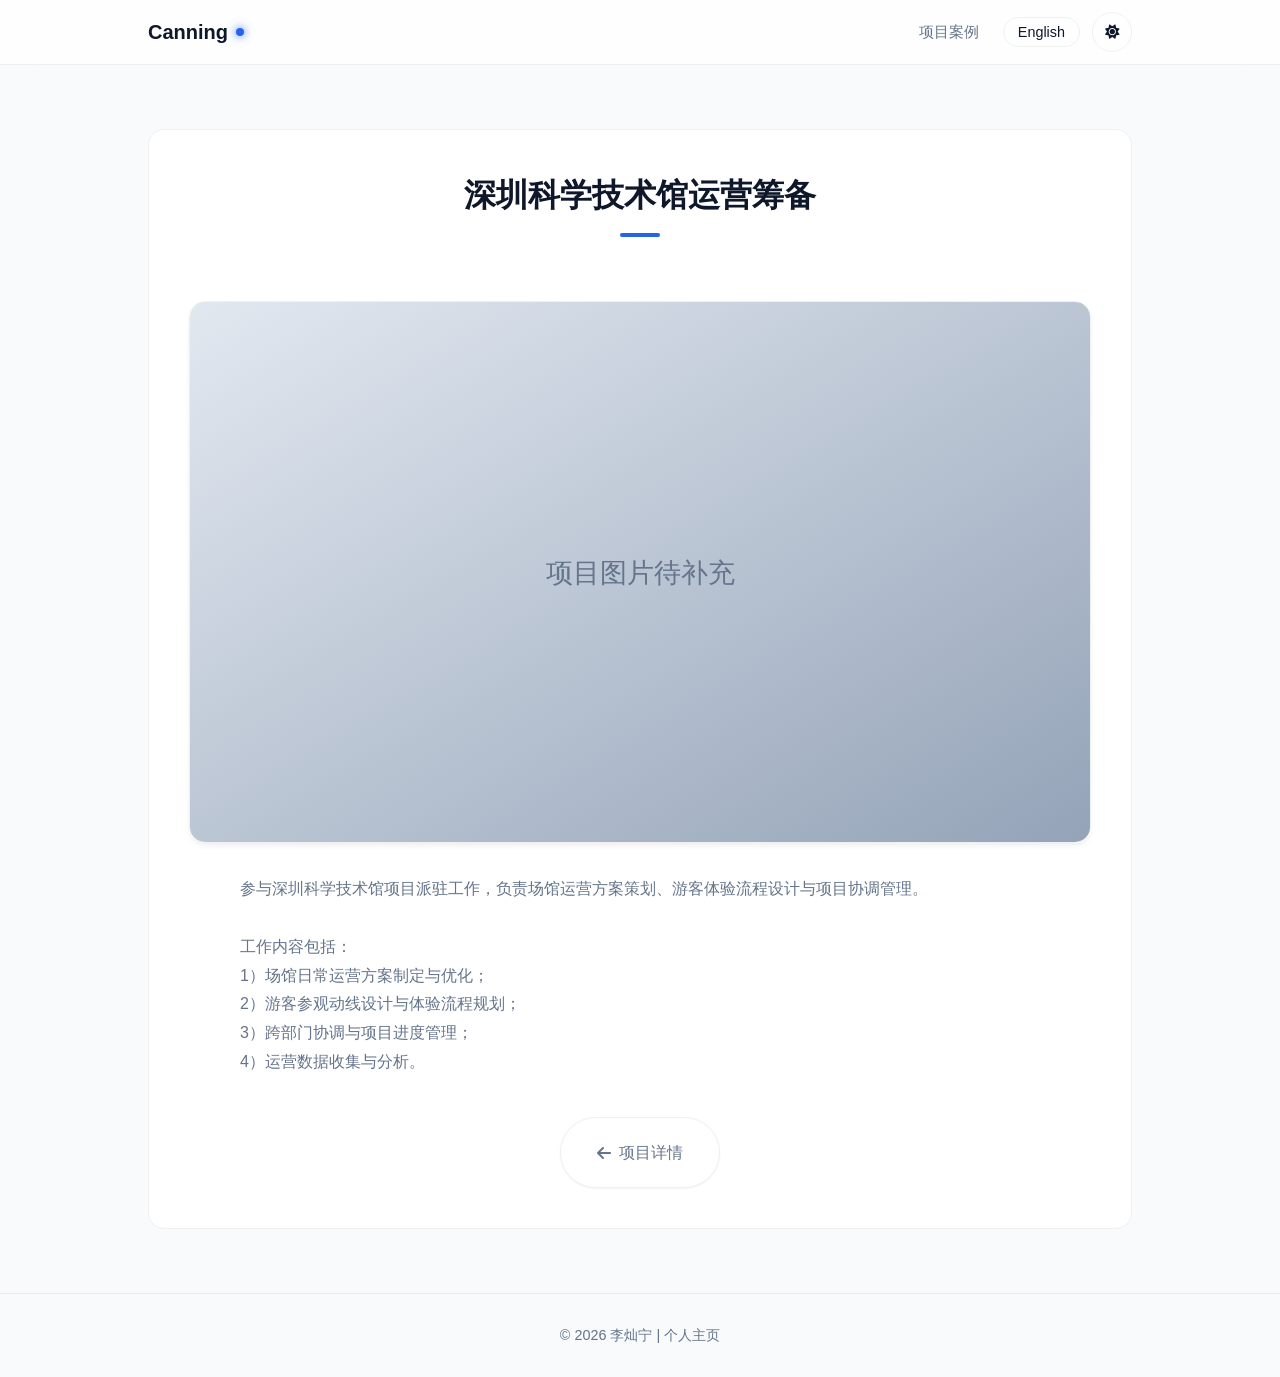
==== pages/projects/project1.html @ b59a6484 "Initial commit: personal site" ====
<!DOCTYPE html>
<html lang="zh" data-theme="light">
<head>
  <meta charset="UTF-8">
  <meta name="viewport" content="width=device-width, initial-scale=1.0">
  <title>深圳科学技术馆 - 李灿宁</title>
  <script>
    const savedTheme = localStorage.getItem('theme') || (window.matchMedia('(prefers-color-scheme: dark)').matches ? 'dark' : 'light');
    document.documentElement.setAttribute('data-theme', savedTheme);
  </script>
  <link rel="stylesheet" href="../../assets/css/style.css">
  <link rel="stylesheet" href="https://cdn.bootcdn.net/ajax/libs/font-awesome/6.4.0/css/all.min.css">
</head>
<body>
  <nav>
    <div class="container nav-container">
      <a href="../../index.html" class="logo">
        <span class="logo-text">Canning</span>
        <div class="logo-dot"></div>
      </a>
      <div class="nav-actions">
        <div class="nav-links">
          <a href="../../index.html#projects" data-i18n="nav.projects">项目案例</a>
        </div>
        <div class="nav-controls">
          <button class="control-btn lang-toggle" aria-label="Toggle Language">English</button>
          <button class="control-btn theme-toggle" aria-label="Toggle Theme">
            <i class="fas fa-sun sun-icon"></i>
            <i class="fas fa-moon moon-icon"></i>
          </button>
        </div>
      </div>
    </div>
  </nav>

  <section class="section-padding">
    <div class="container">
      <div class="card project-detail-card">
        <h2 data-i18n="project1.title">深圳科学技术馆运营筹备</h2>
        <img src="../../assets/images/placeholder-cover.svg" data-i18n="projects1.imgAlt1" class="project-img">
        <div class="project-detail-desc">
          <p data-i18n="project1.desc"></p>
        </div>
        <div class="publish-links-wrapper">
          <div class="publish-links">
            <a href="../../index.html#projects" class="publish-link">
              <i class="fas fa-arrow-left"></i> <span data-i18n="project1.links.detail">返回案例列表</span>
            </a>
          </div>
        </div>
      </div>
    </div>
  </section>

  <footer data-i18n="footer.copyright">© 2026 李灿宁 | 个人主页</footer>
  <script src="../../assets/js/i18n.js"></script>
  <script src="../../assets/js/main.js"></script>
</body>
</html>
---- assets/css/style.css ----
/* =========================================
   1. Design Tokens & Themes
   ========================================= */
:root {
  --font-main: -apple-system, BlinkMacSystemFont, "Segoe UI", Roboto, "Helvetica Neue", Arial, sans-serif;
  --radius-md: 16px;
  --radius-full: 999px;
  --container-width: 1024px;
  --transition-base: 0.3s cubic-bezier(0.4, 0, 0.2, 1);
  --ease-standard: cubic-bezier(0.22, 1, 0.36, 1);
  --ease-emphasis: cubic-bezier(0.16, 1, 0.3, 1);
  --duration-fast: 180ms;
  --duration-base: 480ms;

  --bg-body: #f8fafc;
  --bg-card: #ffffff;
  --bg-glass: rgba(255, 255, 255, 0.8);
  --bg-hover: #f1f5f9;

  --text-main: #0f172a;
  --text-muted: #64748b;
  --text-invert: #ffffff;

  --primary: #2563eb;
  --primary-glow: rgba(37, 99, 235, 0.2);

  --border-light: rgba(0, 0, 0, 0.06);
  --shadow-sm: 0 1px 2px rgba(0, 0, 0, 0.05);
  --shadow-card: 0 4px 6px -1px rgba(0, 0, 0, 0.05), 0 2px 4px -1px rgba(0, 0, 0, 0.03);
  --shadow-hover: 0 20px 25px -5px rgba(0, 0, 0, 0.1), 0 10px 10px -5px rgba(0, 0, 0, 0.04);

  --gradient-title: linear-gradient(135deg, #0f172a 0%, #3b82f6 100%);
  --decoration-blob: #e2e8f0;
}

[data-theme="dark"] {
  --bg-body: #1b1b1d;
  --bg-card: #242526;
  --bg-glass: rgba(27, 27, 29, 0.82);
  --bg-hover: #2d2f31;

  --text-main: #e8e9ea;
  --text-muted: #b0b3b8;

  --primary: #78a8f8;
  --primary-glow: rgba(120, 168, 248, 0.24);

  --border-light: rgba(227, 227, 227, 0.14);
  --shadow-sm: 0 1px 2px rgba(0, 0, 0, 0.32);
  --shadow-card: 0 8px 20px rgba(0, 0, 0, 0.22);
  --shadow-hover: 0 12px 28px rgba(0, 0, 0, 0.30);

  --gradient-title: linear-gradient(135deg, #f1f2f4 0%, #9abcf2 100%);
  --decoration-blob: #2a2c2e;
}

/* =========================================
   2. Global Reset & Layout
   ========================================= */
* { margin: 0; padding: 0; box-sizing: border-box; }

html {
  width: 100%;
  max-width: 100%;
  -webkit-text-size-adjust: 100%;
}

body {
  font-family: var(--font-main);
  background-color: var(--bg-body);
  color: var(--text-main);
  line-height: 1.6;
  transition: background-color 0.4s ease, color 0.4s ease;
  max-width: 100%;
  overflow-x: hidden;
}

@supports (overflow: clip) {
  html, body { overflow-x: clip; }
}

img { max-width: 100%; height: auto; display: block; }

a { text-decoration: none; color: inherit; transition: var(--transition-base); }
ul { list-style: none; }

.container {
  width: 100%;
  max-width: var(--container-width);
  margin: 0 auto;
  padding: 0 20px;
}

.section-padding { padding: 64px 0; }
.flex-center { display: flex; align-items: center; justify-content: center; }
.column { flex-direction: column; }

::-webkit-scrollbar { width: 8px; }
::-webkit-scrollbar-track { background: var(--bg-body); }
::-webkit-scrollbar-thumb { background: var(--text-muted); border-radius: 4px; opacity: 0.5; }

/* =========================================
   3. Navigation (Glassmorphism)
   ========================================= */
nav {
  position: sticky;
  top: 0;
  z-index: 1000;
  background: var(--bg-glass);
  backdrop-filter: blur(16px);
  -webkit-backdrop-filter: blur(16px);
  border-bottom: 1px solid var(--border-light);
  transition: background-color 0.4s ease, border-color 0.4s ease;
}

.nav-container {
  height: 64px;
  display: flex;
  justify-content: space-between;
  align-items: center;
}

.logo {
  display: flex;
  align-items: center;
  gap: 8px;
  font-weight: 700;
  font-size: 1.25rem;
  color: var(--text-main);
}

.logo-dot {
  width: 8px;
  height: 8px;
  background: var(--primary);
  border-radius: 50%;
  box-shadow: 0 0 10px var(--primary);
}

.nav-actions { display: flex; align-items: center; gap: 24px; }

.nav-links { display: flex; gap: 18px; }
.nav-links a {
  font-size: 0.95rem;
  font-weight: 500;
  color: var(--text-muted);
  position: relative;
}
.nav-links a::after {
  content: '';
  position: absolute;
  left: 0;
  bottom: -6px;
  width: 100%;
  height: 2px;
  background: var(--primary);
  transform: scaleX(0);
  transform-origin: left;
  transition: transform var(--duration-fast) var(--ease-standard);
}
.nav-links a:hover, .nav-links a.active { color: var(--primary); }
.nav-links a:hover::after, .nav-links a.active::after { transform: scaleX(1); }

.nav-controls { display: flex; align-items: center; gap: 12px; }

.control-btn {
  background: transparent;
  border: 1px solid var(--border-light);
  color: var(--text-main);
  padding: 6px 14px;
  border-radius: 20px;
  cursor: pointer;
  font-size: 0.9rem;
  transition: color var(--duration-fast) var(--ease-standard), border-color var(--duration-fast) var(--ease-standard), background-color var(--duration-fast) var(--ease-standard), transform var(--duration-fast) var(--ease-standard);
  display: flex;
  align-items: center;
  justify-content: center;
}

.control-btn:hover {
  background: var(--bg-hover);
  border-color: var(--primary);
  color: var(--primary);
}

.theme-toggle {
  width: 40px;
  height: 40px;
  padding: 0;
  border-radius: 50%;
  position: relative;
  overflow: hidden;
  cursor: pointer;
  z-index: 10;
}

.theme-toggle i {
  position: absolute;
  pointer-events: none;
  transition: transform 420ms var(--ease-emphasis), opacity 320ms var(--ease-standard);
}

[data-theme="light"] .moon-icon { transform: translateY(20px) rotate(90deg); opacity: 0; }
[data-theme="light"] .sun-icon { transform: translateY(0) rotate(0); opacity: 1; }
[data-theme="dark"] .sun-icon { transform: translateY(-20px) rotate(-90deg); opacity: 0; }
[data-theme="dark"] .moon-icon { transform: translateY(0) rotate(0); opacity: 1; }

/* =========================================
   4. Hero Section
   ========================================= */
.intro {
  padding: 84px 0 44px;
  position: relative;
  text-align: center;
}

.bg-decoration {
  position: absolute;
  top: -50%;
  left: 50%;
  transform: translateX(-50%);
  width: 800px;
  height: 800px;
  background: radial-gradient(circle, var(--decoration-blob) 0%, transparent 70%);
  opacity: 0.5;
  z-index: -1;
  pointer-events: none;
}

.avatar-container {
  position: relative;
  margin-bottom: 18px;
  opacity: 0;
  animation: intro-fade-up 620ms var(--ease-emphasis) 120ms forwards;
}

.avatar {
  width: 140px;
  height: 140px;
  border-radius: 50%;
  object-fit: cover;
  border: 4px solid var(--bg-card);
  position: relative;
  z-index: 2;
  flex-shrink: 0;
}

.avatar-placeholder {
  width: 140px;
  height: 140px;
  border-radius: 50%;
  border: 4px solid var(--bg-card);
  background: var(--bg-hover);
  display: flex;
  align-items: center;
  justify-content: center;
  font-size: 2.5rem;
  font-weight: 700;
  color: var(--text-muted);
  position: relative;
  z-index: 2;
  flex-shrink: 0;
}

.avatar-glow {
  position: absolute;
  inset: 0;
  border-radius: 50%;
  background: var(--primary);
  filter: blur(25px);
  opacity: 0.4;
  z-index: 1;
  transform: scale(0.9);
  transition: opacity 0.3s;
}
.avatar-container:hover .avatar-glow { opacity: 0.7; }

.gradient-text {
  font-size: 3rem;
  font-weight: 800;
  margin-bottom: 10px;
  color: var(--text-main);
  letter-spacing: -1px;
  opacity: 0;
  animation: intro-fade-up 620ms var(--ease-emphasis) 210ms forwards;
}

.subtitle {
  font-size: 1.15rem;
  color: var(--text-muted);
  max-width: 700px;
  margin: 0 auto;
  line-height: 1.8;
  opacity: 0;
  animation: intro-fade-up 620ms var(--ease-emphasis) 300ms forwards;
}

.intro-contact-links {
  display: flex;
  align-items: center;
  justify-content: center;
  gap: 12px;
  margin-top: 22px;
  flex-wrap: wrap;
  opacity: 0;
  animation: intro-fade-up 620ms var(--ease-emphasis) 390ms forwards;
}

.intro-contact-link {
  width: 42px;
  height: 42px;
  border-radius: 50%;
  border: 1px solid var(--border-light);
  background: var(--bg-card);
  color: var(--text-muted);
  display: inline-flex;
  align-items: center;
  justify-content: center;
  transition: transform var(--duration-fast) var(--ease-standard), color var(--duration-fast) var(--ease-standard), border-color var(--duration-fast) var(--ease-standard);
  cursor: pointer;
  position: relative;
}

.intro-contact-link i { font-size: 1.1rem; }

.intro-contact-link:hover {
  color: var(--primary);
  border-color: var(--primary);
  transform: translateY(-1px);
}

/* WeChat tooltip */
.contact-wechat:hover .wechat-tooltip {
  opacity: 1;
  visibility: visible;
  transform: translateX(-50%) translateY(0);
}

.wechat-tooltip {
  position: absolute;
  bottom: calc(100% + 10px);
  left: 50%;
  transform: translateX(-50%) translateY(4px);
  background: var(--bg-card);
  color: var(--text-main);
  border: 1px solid var(--border-light);
  border-radius: 8px;
  padding: 6px 14px;
  font-size: 0.85rem;
  white-space: nowrap;
  box-shadow: var(--shadow-card);
  opacity: 0;
  visibility: hidden;
  transition: opacity var(--duration-fast) var(--ease-standard), transform var(--duration-fast) var(--ease-standard);
  pointer-events: none;
}

/* =========================================
   5. Section Headings & Cards
   ========================================= */
h2 {
  font-size: 2rem;
  text-align: center;
  margin-bottom: 32px;
  color: var(--text-main);
  position: relative;
  display: inline-block;
  width: 100%;
}

h2::after {
  content: '';
  display: block;
  width: 40px;
  height: 4px;
  background: var(--primary);
  margin: 12px auto 0;
  border-radius: 2px;
}

.projects-grid {
  display: grid;
  grid-template-columns: repeat(auto-fit, minmax(min(100%, 280px), 1fr));
  gap: 24px;
}

.card {
  background: var(--bg-card);
  border-radius: var(--radius-md);
  border: 1px solid var(--border-light);
  overflow: hidden;
  transition: transform var(--duration-base) var(--ease-standard), box-shadow var(--duration-base) var(--ease-standard), border-color var(--duration-fast) var(--ease-standard);
  transform: translateZ(0);
}

.card:hover {
  transform: translateY(-4px);
  box-shadow: var(--shadow-card);
  border-color: var(--primary-glow);
}

.project-thumbnail {
  width: 100%;
  height: 220px;
  object-fit: cover;
  object-position: center;
  border-bottom: 1px solid var(--border-light);
  transition: transform var(--duration-base) var(--ease-standard);
  background-color: var(--bg-hover);
}

.card:hover .project-thumbnail { transform: scale(1.02); }

.project-thumbnail-wrapper { overflow: hidden; }

.project-info { padding: 24px; }

.project-info h3 {
  font-size: 1.25rem;
  margin-bottom: 8px;
  color: var(--text-main);
}

.project-info p {
  font-size: 0.95rem;
  color: var(--text-muted);
  margin-bottom: 20px;
  display: -webkit-box;
  -webkit-line-clamp: 3;
  -webkit-box-orient: vertical;
  overflow: hidden;
}

.project-link {
  font-weight: 600;
  color: var(--primary);
  display: inline-flex;
  align-items: center;
  gap: 4px;
}
.project-link::after { content: '→'; transition: transform 0.2s; }
.project-link:hover::after { transform: translateX(4px); }

.project-tags {
  display: flex;
  flex-wrap: wrap;
  gap: 8px;
  margin-bottom: 20px;
  margin-top: -12px;
}

.project-tag {
  font-size: 0.75rem;
  padding: 3px 10px;
  background: var(--bg-hover);
  color: var(--primary);
  border-radius: 4px;
  font-weight: 500;
  border: 1px solid var(--border-light);
}

/* =========================================
   6. Recent Work Cards
   ========================================= */
.recent-grid {
  display: grid;
  grid-template-columns: repeat(auto-fit, minmax(min(100%, 280px), 1fr));
  gap: 20px;
}

.recent-card {
  background: var(--bg-card);
  border: 1px solid var(--border-light);
  border-radius: var(--radius-md);
  padding: 24px;
  transition: transform var(--duration-base) var(--ease-standard), box-shadow var(--duration-base) var(--ease-standard), border-color var(--duration-fast) var(--ease-standard);
  display: flex;
  flex-direction: column;
  height: 100%;
}

.recent-card:hover {
  transform: translateY(-3px);
  border-color: var(--primary);
  box-shadow: var(--shadow-card);
}

.recent-header {
  display: flex;
  align-items: flex-start;
  justify-content: space-between;
  margin-bottom: 12px;
}

.recent-title {
  font-size: 1.1rem;
  font-weight: 700;
  color: var(--text-main);
}

.recent-icon {
  color: var(--primary);
  opacity: 0.6;
  font-size: 1.1rem;
}

.recent-desc {
  font-size: 0.9rem;
  color: var(--text-muted);
  margin-bottom: 16px;
  flex-grow: 1;
  line-height: 1.7;
}

.recent-tags {
  display: flex;
  flex-wrap: wrap;
  gap: 8px;
}

.recent-tag {
  font-size: 0.75rem;
  padding: 4px 10px;
  background: var(--bg-hover);
  color: var(--text-muted);
  border-radius: 20px;
}

/* =========================================
   7. Project Detail Pages
   ========================================= */
.project-detail-card { padding: 40px; }

.project-detail-desc {
  max-width: 800px;
  margin: 30px auto;
  line-height: 1.8;
  color: var(--text-muted);
}

.project-img {
  display: block;
  width: 100%;
  max-width: 100%;
  height: auto;
  object-fit: contain;
  border-radius: var(--radius-md);
  margin: 32px auto;
  box-shadow: var(--shadow-card);
  border: 1px solid var(--border-light);
}

.publish-links-wrapper { text-align: center; margin-top: 40px; }

.publish-links {
  display: inline-flex;
  flex-wrap: wrap;
  gap: 16px;
  justify-content: center;
  background: var(--bg-card);
  padding: 12px;
  border-radius: var(--radius-full);
  box-shadow: var(--shadow-sm);
  border: 1px solid var(--border-light);
}

.publish-link {
  padding: 10px 24px;
  border-radius: var(--radius-full);
  font-weight: 500;
  color: var(--text-muted);
  transition: transform var(--duration-fast) var(--ease-standard), color var(--duration-fast) var(--ease-standard), background-color var(--duration-fast) var(--ease-standard);
  display: flex;
  align-items: center;
  gap: 8px;
}

.publish-link:hover {
  background: var(--bg-hover);
  color: var(--primary);
  transform: translateY(-1px);
}

/* =========================================
   7. Timeline
   ========================================= */
.timeline-container {
  position: relative;
  max-width: 800px;
  margin: 0 auto;
  padding-left: 30px;
}

.timeline-container::before {
  content: '';
  position: absolute;
  left: 0;
  top: 0;
  bottom: 0;
  width: 2px;
  background: var(--border-light);
}

.timeline-item {
  position: relative;
  margin-bottom: 28px;
}

.timeline-dot {
  position: absolute;
  left: -35px;
  top: 5px;
  width: 12px;
  height: 12px;
  background: var(--bg-body);
  border: 2px solid var(--primary);
  border-radius: 50%;
  z-index: 1;
}

.timeline-date {
  font-size: 0.85rem;
  font-weight: 700;
  color: var(--primary);
  margin-bottom: 6px;
  display: block;
}

.timeline-content h3 {
  font-size: 1.1rem;
  margin-bottom: 8px;
  color: var(--text-main);
}

.timeline-content p {
  font-size: 0.95rem;
  color: var(--text-muted);
}

/* =========================================
   8. Skills
   ========================================= */
.skills-wrapper {
  display: grid;
  grid-template-columns: repeat(auto-fit, minmax(min(100%, 200px), 1fr));
  gap: 24px;
}

.skill-category h3 {
  font-size: 1.1rem;
  margin-bottom: 16px;
  color: var(--text-main);
  border-left: 3px solid var(--primary);
  padding-left: 12px;
}

.skill-list {
  display: flex;
  flex-wrap: wrap;
  gap: 10px;
}

.skill-badge {
  padding: 8px 16px;
  background: var(--bg-card);
  border: 1px solid var(--border-light);
  border-radius: 8px;
  font-size: 0.9rem;
  color: var(--text-muted);
  display: flex;
  align-items: center;
  gap: 8px;
  transition: transform var(--duration-fast) var(--ease-standard), color var(--duration-fast) var(--ease-standard), border-color var(--duration-fast) var(--ease-standard);
}

.skill-badge:hover {
  border-color: var(--primary);
  color: var(--primary);
  transform: translateY(-1px);
}

/* =========================================
   9. Footer
   ========================================= */
footer {
  text-align: center;
  padding: 30px;
  font-size: 0.9rem;
  color: var(--text-muted);
  border-top: 1px solid var(--border-light);
  background: var(--bg-body);
}

/* =========================================
   10. Animations
   ========================================= */
@keyframes intro-fade-up {
  from { opacity: 0; transform: translateY(14px); }
  to   { opacity: 1; transform: translateY(0); }
}

.reveal {
  opacity: 0;
  transform: translateY(16px);
  filter: blur(2px);
  transition: opacity var(--duration-base) var(--ease-standard), transform var(--duration-base) var(--ease-standard), filter var(--duration-base) var(--ease-standard);
  transition-delay: var(--reveal-delay, 0ms);
  will-change: opacity, transform;
}

.reveal.is-visible {
  opacity: 1;
  transform: translateY(0);
  filter: blur(0);
}

/* =========================================
   11. Mobile Responsive
   ========================================= */
@media (max-width: 768px) {
  .nav-links { display: none; }
  .container { padding: 0 16px; }

  .section-padding { padding: 48px 0; }
  .intro { padding-top: 56px; }
  .gradient-text { font-size: 2.2rem; }
  .nav-actions { gap: 12px; }
  .nav-controls { gap: 8px; }
  .control-btn { padding: 6px 10px; }
  .logo { font-size: 1.1rem; }
  .project-detail-card { padding: 24px 18px; }

  .avatar, .avatar-placeholder {
    width: 120px;
    height: 120px;
  }
  .project-thumbnail { height: 180px; }
  .project-img {
    margin: 20px auto;
    border-radius: 8px;
  }

  .publish-links {
    flex-direction: column;
    border-radius: var(--radius-md);
    width: 100%;
  }

  .intro-contact-links {
    gap: 10px;
    margin-top: 18px;
  }

  .timeline-container { padding-left: 24px; }
  .timeline-dot { left: -28px; }
}

@media (prefers-reduced-motion: reduce) {
  .avatar-container, .gradient-text, .subtitle, .intro-contact-links {
    animation: none;
    opacity: 1;
    transform: none;
  }
  .reveal {
    opacity: 1;
    transform: none;
    filter: none;
    transition: none;
  }
}
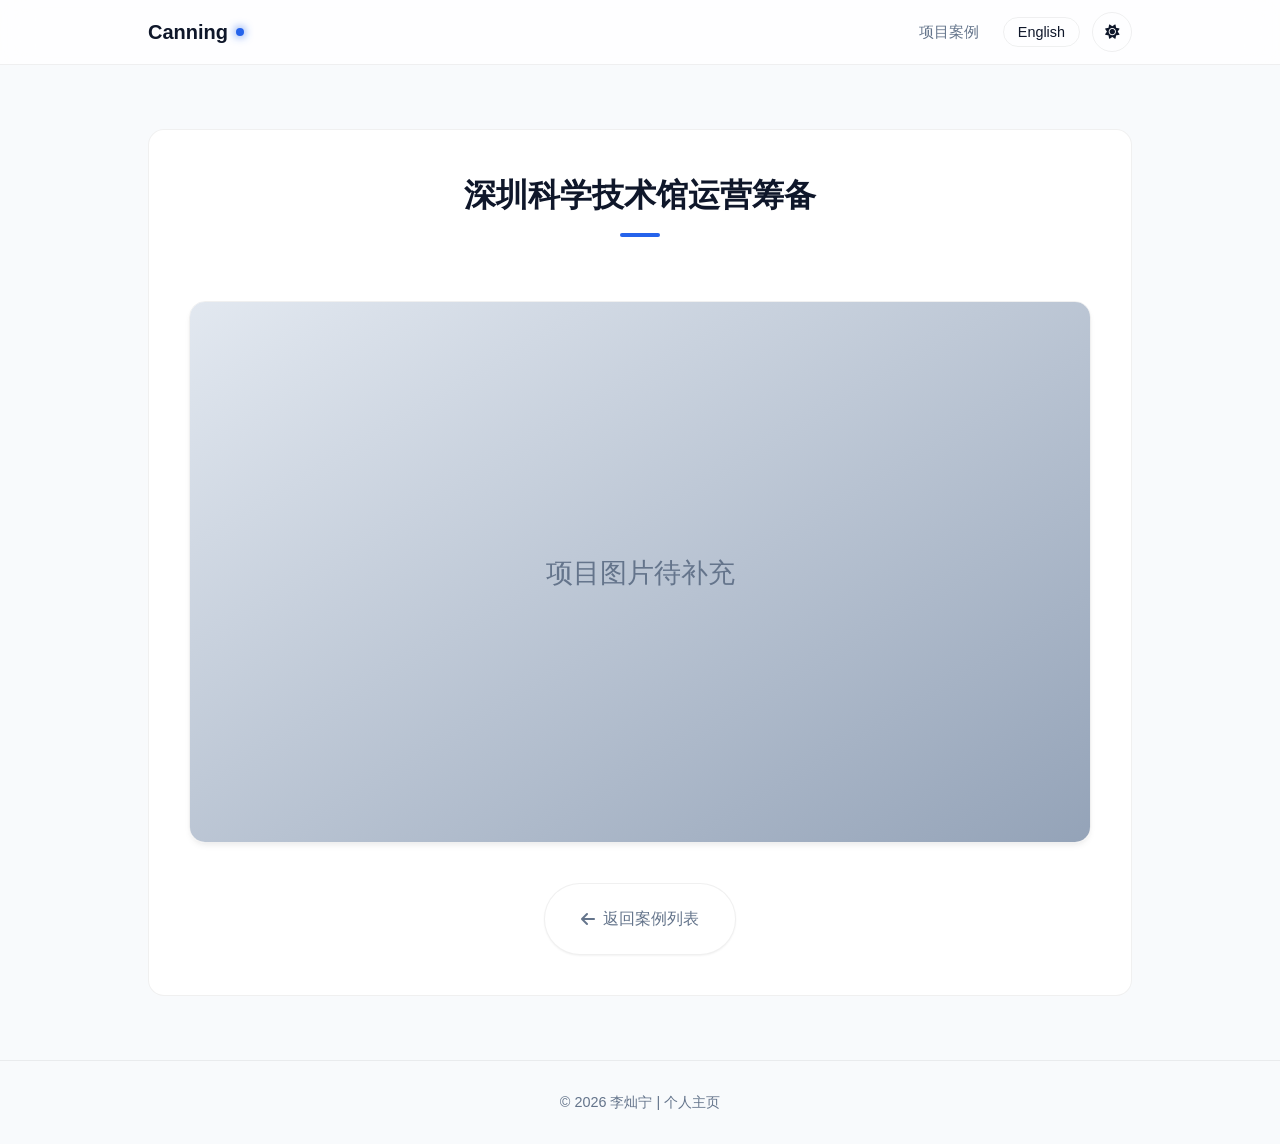
==== commit 9e996dfe: "Update timeline, projects, and skills with real content from resume" ====
--- a/pages/projects/project1.html
+++ b/pages/projects/project1.html
@@ -3,7 +3,7 @@
 <head>
   <meta charset="UTF-8">
   <meta name="viewport" content="width=device-width, initial-scale=1.0">
-  <title>深圳科学技术馆 - 李灿宁</title>
+  <title>红色旅游文创产品策划 - 李灿宁</title>
   <script>
     const savedTheme = localStorage.getItem('theme') || (window.matchMedia('(prefers-color-scheme: dark)').matches ? 'dark' : 'light');
     document.documentElement.setAttribute('data-theme', savedTheme);
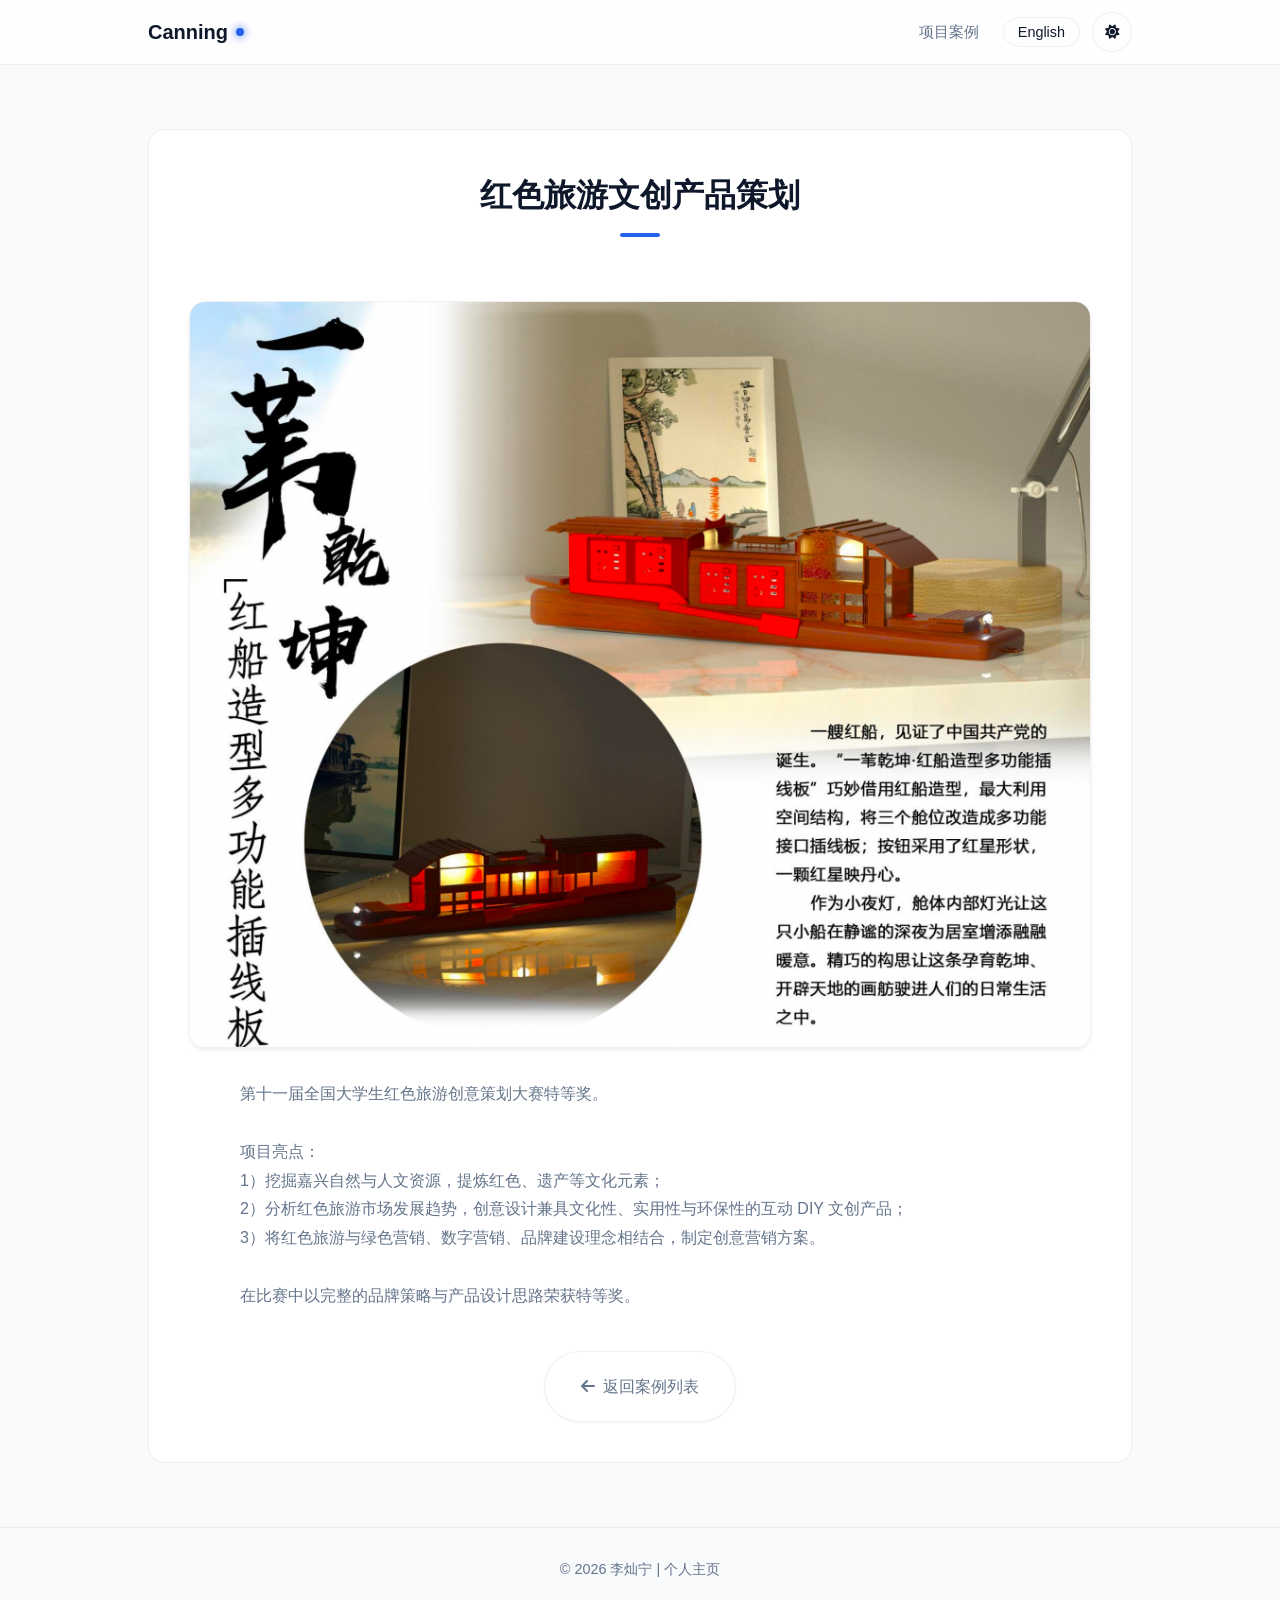
==== commit 7e173620: "详情页配图+版本号 v4 彻底清缓存" ====
--- a/pages/projects/project1.html
+++ b/pages/projects/project1.html
@@ -37,7 +37,7 @@
     <div class="container">
       <div class="card project-detail-card">
         <h2 data-i18n="project1.title">深圳科学技术馆运营筹备</h2>
-        <img src="../../assets/images/placeholder-cover.svg" data-i18n="projects1.imgAlt1" class="project-img">
+        <img src="../../assets/images/project-redtourism.png?v=4" data-i18n="projects1.imgAlt1" class="project-img">
         <div class="project-detail-desc">
           <p data-i18n="project1.desc"></p>
         </div>
--- a/assets/css/style.css
+++ b/assets/css/style.css
@@ -273,7 +273,6 @@
   transform: scale(0.9);
   transition: opacity 0.3s;
 }
-.avatar-container:hover .avatar-glow { opacity: 0.7; }
 
 .gradient-text {
   font-size: 3rem;
@@ -464,8 +463,11 @@
    ========================================= */
 .recent-grid {
   display: grid;
-  grid-template-columns: repeat(auto-fit, minmax(min(100%, 280px), 1fr));
+  grid-template-columns: repeat(3, 1fr);
   gap: 20px;
+}
+@media (max-width: 768px) {
+  .recent-grid { grid-template-columns: 1fr; }
 }
 
 .recent-card {
